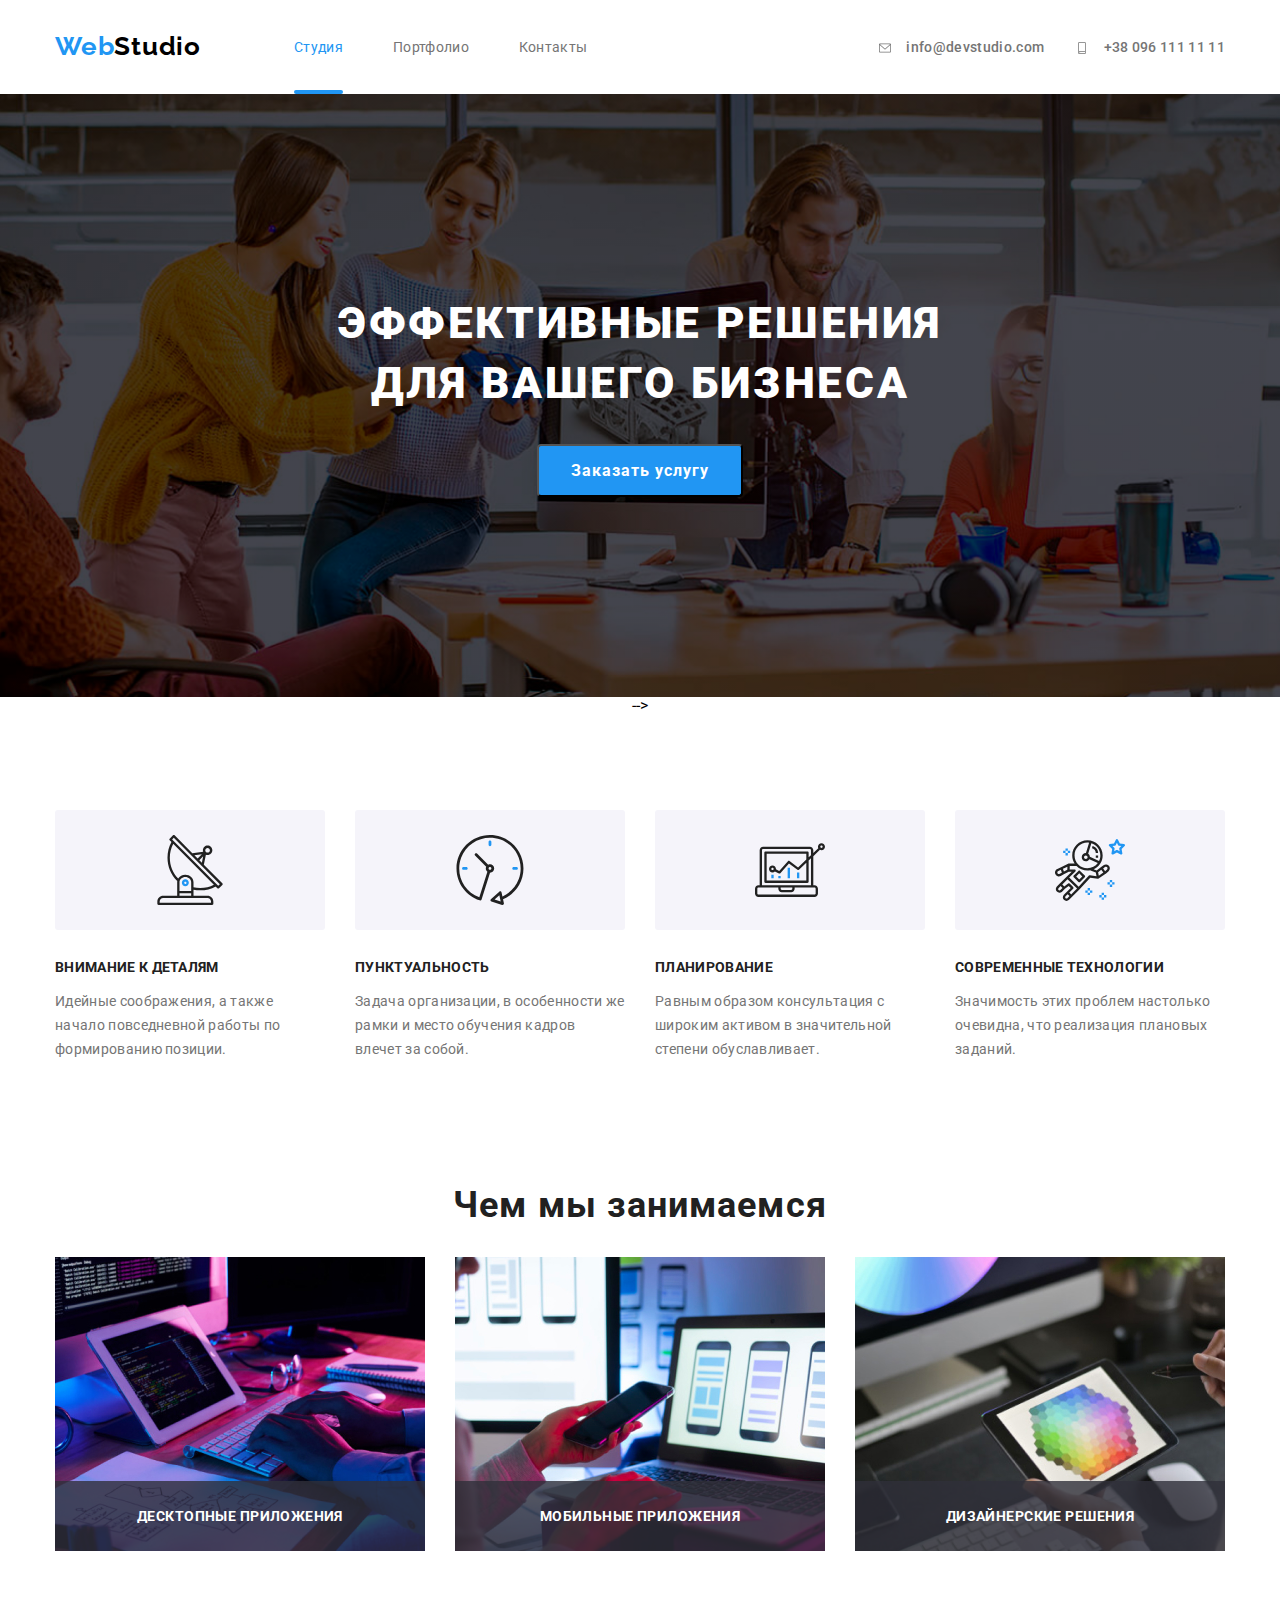
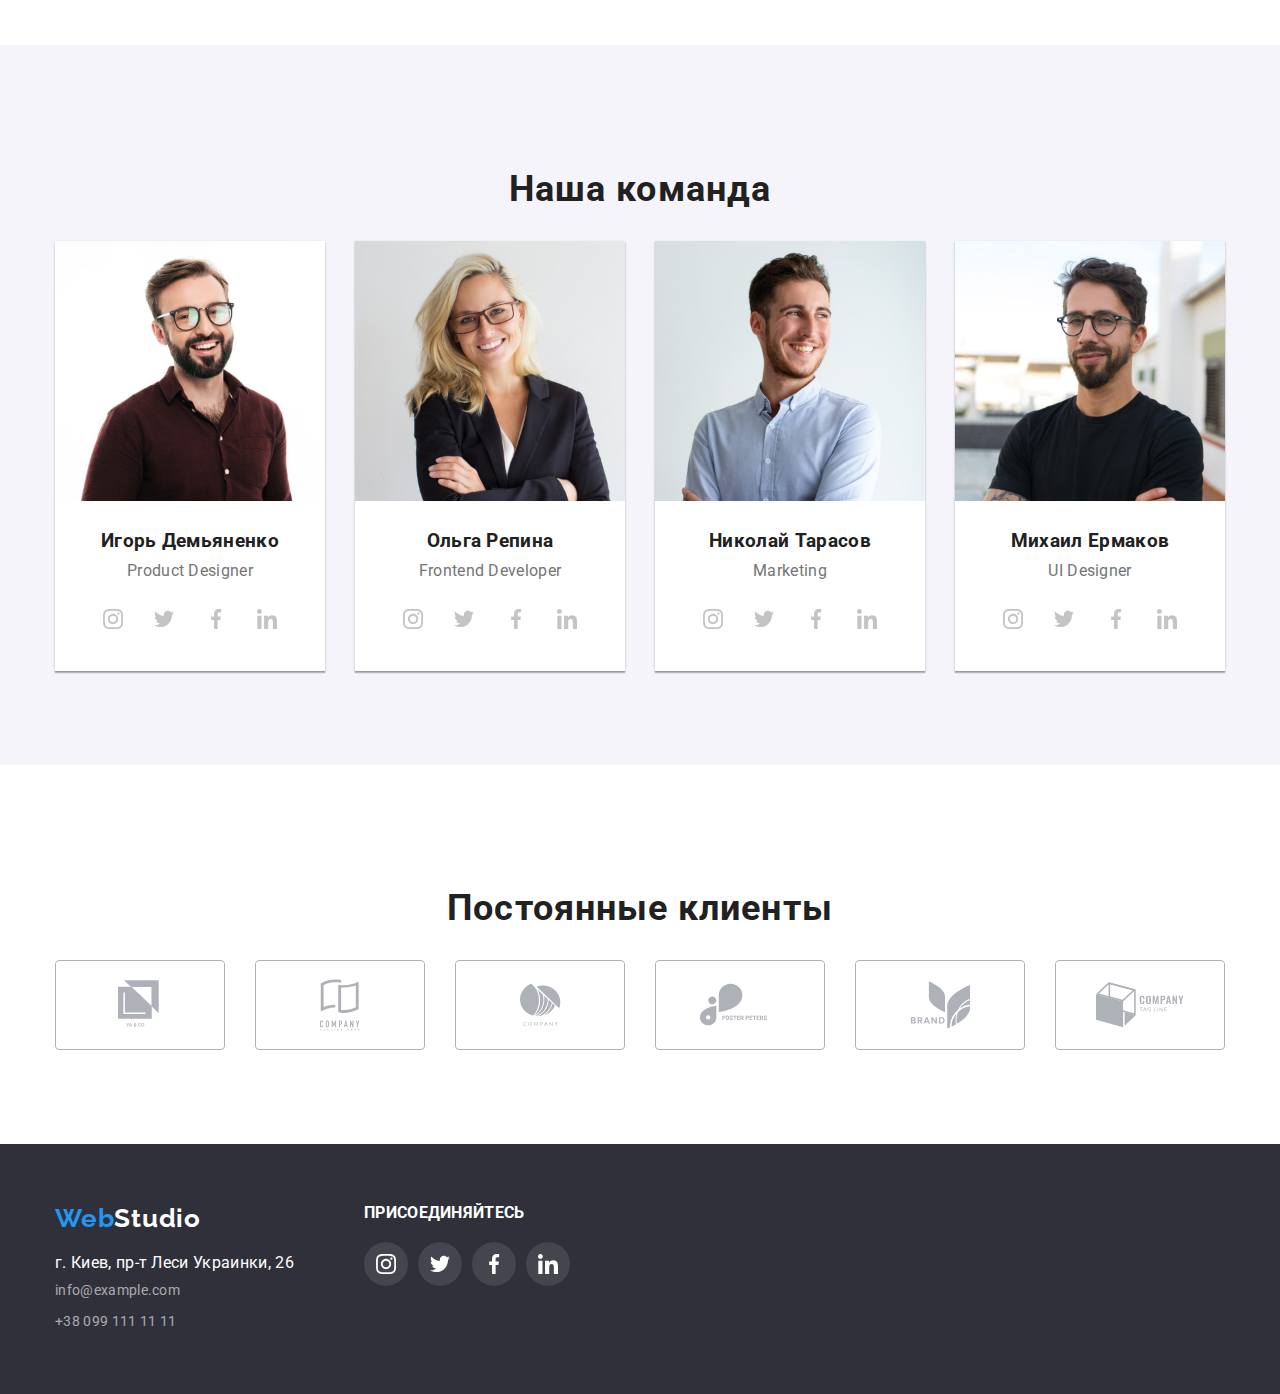
==== index.html @ c5af1349 "Добавляет файлы из дз 5" ====
<!DOCTYPE html>
<html lang="ru">
<head>
    <meta charset="UTF-8">
    <meta name="viewport" content="width=device-width, initial-scale=1.0">
    <title>Главная страница</title>
    <link
    rel="stylesheet"
    href="https://cdnjs.cloudflare.com/ajax/libs/modern-normalize/0.7.0/modern-normalize.min.css"
    />    
    <link href="https://fonts.googleapis.com/css2?family=Raleway:wght@700&family=Roboto:wght@400;500;700;900&display=swap" rel="stylesheet">
    <link rel="stylesheet" href="./css/common.css">
    <link rel="stylesheet" href="./css/style.css">
</head>
<body class="page-body">
    <!-- Шапка сайта -->
    <header class="">
        <div class="page-header container">
            <nav class="main-nav">
                <a href="" id="head" lang="en" class="logo">Web<span class="studio-bl">Studio</span></a>
                <ul class="site-nav">
                    <li class="list"><a href="" class="link current">Студия</a></li>
                    <li class="list"><a href="./portfolio.html" class="link">Портфолио</a></li>
                    <li class="list"><a href="./test.html" class="link">Контакты</a></li>
                </ul>
            </nav>
            <ul class="cont-nav">
                <li class="cont-list">
                    <a href="mailto:info@devstudio.com" class="header-contacts">
                        
                        <svg class="cont-icon">
                        <use href="./images/symbol-defs.svg#icon-envelope"></use>
                        </svg>
                        info@devstudio.com
                    </a>
                    
                </li>
                <li class="cont-list">
                    <a href="tel:+380961111111" class="header-contacts">
                        <svg class="cont-icon">
                        <use href="./images/symbol-defs.svg#icon-smartphone"></use>
                        </svg>
                        +38 096 111 11 11
                    </a>
                </li>
            </ul> 
        </div> 
    </header>
    <!-- Основной уникальный контент -->
    
        <main>
            <!-- Герой -->
        <section class="hero">
            <div class="hero-container">
                <h1 class="hero-title">Эффективные решения <br> для вашего бизнеса</h1>
                <div class="btn">
                    <button type="button" class="hero-button" href="" data-modal-open>Заказать услугу</button>
                </div>
            </div>
            
            <!-- <div class="backdrop is-hidden" data-modal>
                <div class="modal">
                    <button type="button" data-modal-close>
                        <!-- <img src="./images/close-black1.png" alt="кнопка закрытия окна" > -->
                        <!-- <svg class="close-btn">
                            <use href="./images/symbol-defs.svg#close-black"></use>
                        </svg> 
                    </button>
                </div >   
            </div> --> -->
        </section>
        <!-- Преимущества -->
        <section class="advantage-section">
            <div class="container">    
                <h2 class="advantages hidden">Наши преимущества</h2>
                <ul class="advantage-list">
                    <li class="list icon-antena">
                        <div class="advantage-icon">
                            <svg class="advantage-item">
                                <use href="./images/symbol-defs.svg#icon-icon1"></use>
                            </svg>
                        </div>
                        <h3 class="title">Внимание к деталям</h3>
                        <p class="text">Идейные соображения, а также начало повседневной работы по формированию позиции.</p>
                    </li>
                    <li class="list icon-time">
                        <div class="advantage-icon">
                            <svg class="advantage-item">
                                <use href="./images/symbol-defs.svg#icon-icon2"></use>
                            </svg>
                        </div>
                        <h3 class="title">Пунктуальность</h3>
                        <p class="text">Задача организации, в особенности же рамки и место обучения кадров влечет за собой.</p>
                    </li>
                    <li class="list icon-pc">
                        <div class="advantage-icon">
                            <svg class="advantage-item">
                                <use href="./images/symbol-defs.svg#icon-icon3"></use>
                            </svg>
                        </div>
                        <h3 class="title">Планирование</h3>
                        <p class="text">Равным образом консультация с широким активом в значительной степени обуславливает.</p>
                    </li>
                    <li class="list icon-spaceman">
                        <div class="advantage-icon">
                            <svg class="advantage-item">
                                <use href="./images/symbol-defs.svg#icon-icon4"></use>
                            </svg>
                        </div>
                        <h3 class="title">Современные технологии</h3>
                        <p class="text">Значимость этих проблем настолько очевидна, что реализация плановых заданий.</p>
                    </li>
                </ul>
            </div>
        </section>
        <!-- Чем мы занимаемся -->
        <section class="section">
            <div class="container">
                <h2 class="section-title">Чем мы занимаемся</h2>
                <ul class="working">
                    <li class="list">
                        <img class="working-img" src="./images/чем_мы_занимаемся_1.jpg" alt="написание кода на клавиатуре" width="370" />
                        <div class="working-text">
                            <p>Десктопные приложения</p>
                        </div>
                    </li>
                    <li class="list">
                        <img class="working-img" src="./images/чем_мы_занимаемся_2.jpg" alt="человек смотрит в мобильный телефон сидя перед компьютером" width="370" />
                        <div class="working-text">
                            <p>Мобильные приложения</p>
                        </div>
                    </li>
                    <li class="list">
                        <img class="working-img" src="./images/чем_мы_занимаемся_3.jpg" alt="планшет в руке человека на дисплее палитра цветов" width="370" />
                        <div class="working-text">
                            <p>Дизайнерские решения</p>
                        </div>
                    </li>
                </ul>
            </div>
        </section>
        <!-- Наша команда -->
        <section class="section team">
            <div class="container">
                <h2 class="section-title">Наша команда</h2>
                <ul class="ul">
                    <li class="list">
                        <img src="./images/human_1.jpg" alt="фото Игоря" width="270" />
                        <div class="team-item">
                            <h3 class="team-member">Игорь Демьяненко</h3>
                            <p class="position">Product Designer</p>
                            <ul class="networks">
                                <li>
                                    <a href="" class="network-link">
                                    <svg class="icon">
                                        <use href="./images/symbol-defs.svg#icon-instagram"></use>
                                    </svg>
                                    </a>
                                </li>
                                <!-- <a href=""><img src="./images/instagram.svg" alt=""></a> -->
                                <li>
                                    <a href="" class="network-link">
                                    <svg class="icon">
                                        <use href="./images/symbol-defs.svg#icon-twitter"></use>
                                    </svg>
                                    </a>
                                </li>
                                <li>
                                    <a href="" class="network-link">
                                    <svg class="icon">
                                        <use href="./images/symbol-defs.svg#icon-facebook"></use>
                                    </svg>
                                    </a>
                                </li>
                                <li>
                                    <a href="" class="network-link">
                                    <svg class="icon">
                                        <use href="./images/symbol-defs.svg#icon-linkedin"></use>
                                    </svg>
                                    </a>
                                </li>
                            </ul>
                        </div>
                    </li>
                    <li class="list">
                        <img src="./images/human_2.jpg" alt="фото Ольги" width="270" />
                        <div class="team-item">
                            <h3 class="team-member">Ольга Репина</h3>
                            <p class="position">Frontend Developer</p>
                        
                            <ul class="networks">
                            <li>
                                <a href="" class="network-link">
                                <svg class="icon">
                                    <use href="./images/symbol-defs.svg#icon-instagram"></use>
                                </svg>
                                </a>
                            </li>
                            <!-- <a href=""><img src="./images/instagram.svg" alt=""></a> -->
                            <li>
                                <a href="" class="network-link">
                                <svg class="icon">
                                    <use href="./images/symbol-defs.svg#icon-twitter"></use>
                                </svg>
                                </a>
                            </li>
                            <li>
                                <a href="" class="network-link">
                                <svg class="icon">
                                    <use href="./images/symbol-defs.svg#icon-facebook"></use>
                                </svg>
                                </a>
                            </li>
                            <li>
                                <a href="" class="network-link">
                                <svg class="icon">
                                    <use href="./images/symbol-defs.svg#icon-linkedin"></use>
                                </svg>
                                </a>
                            </li>
                            </ul>
                        </div> 
                    </li>
                    <li class="list">
                        <img src="./images/human_3.jpg" alt="фото Николая" width="270" />
                        <div class="team-item">
                            <h3 class="team-member">Николай Тарасов</h3>
                            <p  class="position">Marketing</p>
                            <ul class="networks">
                                <li>
                                    <a href="" class="network-link">
                                    <svg class="icon">
                                        <use href="./images/symbol-defs.svg#icon-instagram"></use>
                                    </svg>
                                    </a>
                                </li>
                                <!-- <a href=""><img src="./images/instagram.svg" alt=""></a> -->
                                <li>
                                    <a href="" class="network-link">
                                    <svg class="icon">
                                        <use href="./images/symbol-defs.svg#icon-twitter"></use>
                                    </svg>
                                    </a>
                                </li>
                                <li>
                                    <a href="" class="network-link">
                                    <svg class="icon">
                                        <use href="./images/symbol-defs.svg#icon-facebook"></use>
                                    </svg>
                                    </a>
                                </li>
                                <li>
                                    <a href="" class="network-link">
                                    <svg class="icon">
                                        <use href="./images/symbol-defs.svg#icon-linkedin"></use>
                                    </svg>
                                    </a>
                                </li>
                            </ul>
                        </div>
                    </li>
                    <li class="list">
                        <img src="./images/human_4.jpg" alt="фото Михаила" width="270" />
                        <div class="team-item">
                            <h3 class="team-member">Михаил Ермаков</h3>
                            <p  class="position">UI Designer</p>
                            <ul class="networks">
                                <li>
                                    <a href="" class="network-link">
                                    <svg class="icon">
                                        <use href="./images/symbol-defs.svg#icon-instagram"></use>
                                    </svg>
                                    </a>
                                </li>
                                <!-- <a href=""><img src="./images/instagram.svg" alt=""></a> -->
                                <li>
                                    <a href="" class="network-link">
                                    <svg class="icon">
                                        <use href="./images/symbol-defs.svg#icon-twitter"></use>
                                    </svg>
                                    </a>
                                </li>
                                <li>
                                    <a href="" class="network-link">
                                    <svg class="icon">
                                        <use href="./images/symbol-defs.svg#icon-facebook"></use>
                                    </svg>
                                    </a>
                                </li>
                                <li>
                                    <a href="" class="network-link">
                                    <svg class="icon">
                                        <use href="./images/symbol-defs.svg#icon-linkedin"></use>
                                    </svg>
                                    </a>
                                </li>
                            </ul>
                        </div>
                    </li>
                </ul>
            </div>
        </section>
        <section class="section-clients">
            <div class="container">
                <h2 class="section-title">Постоянные клиенты</h2>
                <ul class="clients-list">
                    <li class="list">
                        <div class=clients-item>
                            <svg class="clients-icon" width="45">
                                <use href="./images/symbol-defs.svg#icon-client1"></use>
                            </svg>
                        </div>
                    </li>
                    <li class="list">
                        <div class=clients-item>
                            <svg class="clients-icon" width="40">
                                <use class="brand" href="./images/symbol-defs.svg#icon-client2"></use>
                            </svg>
                        </div>
                    </li>
                    <li class="list">
                        <div class=clients-item>
                            <svg class="clients-icon" width="41">
                                <use href="./images/symbol-defs.svg#icon-client3"></use>
                            </svg>
                        </div>
                    </li>
                    <li class="list">
                        <div class=clients-item>
                            <svg class="clients-icon" width="80">
                                <use href="./images/symbol-defs2.svg#icon-client4"></use>
                            </svg>
                        </div>
                    </li>
                    <li class="list">
                        <div class=clients-item>
                            <svg class="clients-icon" width="59">
                                <use href="./images/symbol-defs2.svg#icon-client5"></use>
                            </svg>
                        </div>
                    </li>
                    <li class="list">
                        <div class=clients-item>
                            <svg class="clients-icon" width="88">
                                <use href="./images/symbol-defs.svg#icon-client6"></use>
                            </svg>
                        </div>
                    </li>
                </ul>
            </div>
        </section>
        </main>
    <!-- Подвал -->
    <footer class="footer">
        <div class="footer-container">   
            <div class="footer-item">
                <a href="#head" lang="en" class="footer-logo">Web<span class="studio-wh">Studio</span></a>
                <address>
                    <p class="footer-address">г. Киев, пр-т Леси Украинки, 26</p>
                    
                        <a href="mailto:info@example.com" class="footer-contacts">info@example.com</a><br>
                    
                        <a href="tel:+380991111111" class="footer-contacts">+38 099 111 11 11</a>
                        
                </address>
            </div>
            <div class="footer-join">
               <b>ПРИСОЕДИНЯЙТЕСЬ</b>
               <ul class="footer-list">
                   <li>
                       <a href="" class="footer-link">
                        <svg class="icon-footer">
                            <use href="./images/symbol-defs.svg#icon-instagram"></use>
                        </svg>
                       </a>
                   </li>
                   <li>
                    <a href="" class="footer-link">
                        <svg class="icon-footer">
                            <use href="./images/symbol-defs.svg#icon-twitter"></use>
                        </svg>
                       </a>
                   </li>
                   <li>
                    <a href="" class="footer-link">
                        <svg class="icon-footer">
                            <use href="./images/symbol-defs.svg#icon-facebook"></use>
                        </svg>
                    </a>
                   </li>
                   <li>
                    <a href="" class="footer-link">
                        <svg class="icon-footer">
                            <use href="./images/symbol-defs.svg#icon-linkedin"></use>
                        </svg>
                    </a>
                   </li>
               </ul> 
            </div>
        </div> 
    </footer>
    <div class="backdrop is-hidden" data-modal>
        <div class="modal">
            <button class="modal-button" outline:none data-modal-close>
                <svg class="cross-button">
                    <use href="./images/symbol-defs.svg#close-black"></use>
                </svg>
            </button>
        </div>
    </div>
    <script src="./js/modal.js"></script>
</body>
</html>
---- css/common.css ----
:root { 
    --heading-color:#212121;
    --text-color:#757575;
    --accent-color:#2196F3;
    --primary-bg-color: #fff;
    --secondary-bg-color: #F5F4FA;
    --black-color: #000000;
    --footer-color: #2F303A;
    --border-color: #EEEEEE;
    --icon-color: #C4C4C4;
    --network-color: #AFB1B8;
    --transition: 250ms cubic-bezier(0.4, 0, 0.2, 1);
    --overlay-color: rgba(33, 150, 243, 0.9);
    --link-color: #212121;
}

.page-header {
    display: flex;
    color: var(--black-color: #000000);

    /* border-bottom-width: 3px;
    border-style: solid;
    border-color: var(--heading-color) */
}

.page-header.portfolio {
    color: var(--black-color: #000000);
    border-bottom: 2px solid var(--border-color);
}

.main-nav { display: flex;
    align-items: center;
    padding: 0;
    
}

.site-nav {
    display: flex;
    background: var(--primary-bg-color);
    margin: 0;
    margin-left: 93px;
    padding: 0;
}
.site-nav li { margin-right: 50px;}

.site-nav .list {
    position: relative;
}
.site-nav .list:last-child {
    margin: 0px;
}

.site-nav .link {
    padding-top: 32px;
    padding-bottom: 32px;
    color: var (var(--heading-color))
    font-weight: 500;
    font-size: 14px;
    text-decoration: none;
    transition: color var(--transition);
}

.cont-nav {
    display: flex;
    align-items: center;
    padding: 0;
    margin: 0;
    margin-left: auto;
    list-style: none;
}
.cont-nav .list + .list {
    margin-left: 50px;
}

.cont-list:last-child {
    margin-left: 30px;
}

.cont-item {
    margin-right: 10px;
}

.cont-icon {
    width: 16px;
    height: 12px;
    fill: currentColor;
    vertical-align: middle;
    margin-right: 10px;
}

/* .cont-nav .list::before {
    content: "";
    width: 16px;
    height: 12px; */
    /* display: inline-block; */
    /* background-size: auto auto;
    background-repeat: no-repeat; */
    /* background-position: right 100px bottom 25px; */
}

/* .cont-nav .list:nth-child(1) {
    background-image: url(../images/envelope.svg);
    background-repeat: no-repeat;
    background-position: 0% 50%;
}

.cont-nav .list:nth-child(2) {
    background-image: url(../images/smartphone.svg);
    background-repeat: no-repeat;
    background-position: 0% 50%;
    padding-left: 20px;
} */

.links {
    text-decoration: none;
}
/* .span { color: var(--black-color);} */

.site-nav .link:hover,
.site-nav .link:focus,
.site-nav .link.current,
.portfolio-item:hover,
.portfolio-item:focus,
.header-contacts:hover,
.header-contacts:focus 
{
    color: var(--accent-color)
}

.link.current::after {
    position: absolute;
    left: 0;
    bottom: -5.5px;
    content: "";
    display: block;
    width: 100%;
    height: 4px;
    background-color: var(--accent-color);
    border-radius: 2px;
}

.header-contacts:hover .cont-icon
{ fill: currentColor;}

.site-nav .list {
    display: block;
    padding-top: 32px;
    padding-bottom: 32px; 
}
/* .contacts { 
    display: block;
    padding-top: 32px;
    padding-bottom: 32px;
    color: var(--text-color);
    font-weight: 500;
    font-size: 14px;
    text-decoration: none;
} */
.header-contacts {
    padding: 32px 0px;
    color: var(--text-color);
    font-weight: 500;
    font-size: 14px;
    text-decoration: none;
    transition: color var(--transition);
}
/* .header-contacts:hover,
.header-contacts:focus {
    color: var(--accent-color);
} */

.logo { 
    display: block;
    padding-top: 32px;
    padding-bottom: 32px;
    color: var(--accent-color); 
    text-decoration: none;
    font-family: Raleway, sans-serif;
    letter-spacing: 0.03em;
    font-weight: 700;
    font-size: 26px;
}

.studio-bl { color: var(--black-color) ;}
.studio-wh { color: var(--primary-bg-color);}

/* Footer */
.footer { 
    background: var(--footer-color);
    padding-top: 60px;
    padding-bottom: 60px;
    max-width: 1600px;
    margin-right: auto;
    margin-left: auto;
    }

.footer-container {
    display: flex;
    margin-left: auto;
    margin-right: auto;
    width: 1200px;
    padding-right: 15px;
    padding-left: 15px;
}

.footer-item {
    margin-right: 70px;
}
.footer-address { 
    color: var(--primary-bg-color);
    font-style: normal;
    margin-bottom: 9px;
}

.footer-join { 
    color: var(--primary-bg-color);
    width: 206px;
}
.footer-link {
    display: flex;
    justify-content: center;
    align-items: center;
    background: rgba(255, 255, 255, 0.1);
    width: 44px;
    height: 44px;
    border-radius: 50%;
    transition: background-color var(--transition);
    }

.footer-link:not(:last-child) {
    margin-right: 10px;
}

.footer-link:hover {
    background-color: var(--accent-color);
}

.icon-footer {
    fill: var(--primary-bg-color);
    width: 20px;
    height: 20px;
    vertical-align: middle;
}
.footer-contacts {
    display: inline-block;
    width: 231px;
    height: 21px;
    font-style: normal;
    font-weight: normal;
    font-size: 14px;
    text-decoration: none;
    color: rgba(255, 255, 255, 0.6);
    margin-bottom: 9px;
    transition: color var(--transition);
    
}



.footer-list {
    list-style: none;
    display: flex;
    justify-content: space-between;
    margin: 0;
    margin-top: 20px;
    padding: 0;
}

/* .par {
    margin-bottom: 9px;
} */
.footer-contacts:last-child {
    margin: 0;
}

.footer-contacts:hover,
.footer-contacts:focus {
    color: var(--accent-color);
}
.footer-logo { 
    display: block;
    margin-bottom: 20px;
    color: var(--accent-color); 
    text-decoration: none;
    font-family: Raleway, sans-serif;
    letter-spacing: 0.03em;
    font-weight: 700;
    font-size: 26px;
}
---- css/style.css ----
.html {
    
}
*.
*::before,
*::after {
}
.page-body {
    font-family: -apple-system, Roboto, sans-serif;
    letter-spacing: 0.02em;
    background-color: var(--primary-bg-color);
    margin: 0;
}

a {text-decoration: none;}
p { margin: 0;}
img { display: block;}
.list 
{ list-style: none;
color: var(--text-color)
 }
 
 

/* Hero */
.hero {
    text-align: center;
    /* max-width: 1600px;
    margin-left: auto;
    margin-right: auto; */
}

.hero-title { 
    font-weight: 900;
    font-size: 44px;
    line-height: 1.36;
    letter-spacing: 0.06em;
    text-transform: uppercase;
    margin-right: auto;
    margin-left: auto;
    color: var(--primary-bg-color);
    margin-top: 0;
    margin-bottom: 30px;
}

.hero-container {
    background-image: 
    linear-gradient(to right, rgba(0, 0, 0, 0.5), 
    rgba(0, 0, 0, 0.5)), 
    url("../images/hero-bcg.jpg");
    background-color: var(--footer-color);
    background-repeat: no-repeat;
    background-position: center;
    background-size: cover;
    max-width: 1600px;
    margin-left: auto;
    margin-right: auto;
    padding-top: 200px;
    padding-bottom: 200px;
    /* width: 696px;
    margin-right: auto;
    margin-left: auto; */

}

.hero-button { 
    font-style: normal;
    font-weight: 700;
    font-size: 16px;
    line-height: 1.87;
    letter-spacing: 0.06em;
    text-decoration: none;
    transition: background-color var(--transition);
}

/* Modal */

.backdrop {
    position: fixed;
    top: 0;
    left: 50%;
    transform: translate(-50%);
    width: 100%;
    height: 100%;
    background: rgba(0, 0, 0, 0.2);
}

.modal {
    position: absolute;
    min-width: 528px;
    min-height: 581px;
    background: var(--primary-bg-color);
    top: 50%;
    left: 50%;
    transform: translate(-50%, -50%);
    padding: 15px;
    box-shadow: 0px 1px 3px rgba(0, 0, 0, 0.12), 0px 1px 1px rgba(0, 0, 0, 0.14), 0px 2px 1px rgba(0, 0, 0, 0.2);
    border-radius: 4px;
}

.modal-button {
    position: absolute;
    top: 8px;
    right: 8px;
    padding: 0;
    width: 30px;
    height: 30px;
    outline: none;
    background-color: var(--primary-bg-color);
    border: 1px solid rgba(0, 0, 0, 0.1);
    border-radius: 50%;
}

.cross-button {
    position: absolute;
    width: 18px;
    height: 18px;
    top: 50%;
    left: 50%;
    transform: translate(-50%, -50%);
}
.backdrop.is-hidden {
    opacity: 0;
    pointer-events: none;
}

/* .modal {
    position: absolute;
    height: 581px;
    width: 528px;
    background-color: var(--primary-bg-color);
    top: 50%;
    left: 50%;
    transform: translate(-50%, -50%);
    box-shadow: 0px 1px 3px rgba(0, 0, 0, 0.12), 0px 1px 1px rgba(0, 0, 0, 0.14), 0px 2px 1px rgba(0, 0, 0, 0.2);
    border-radius: 4px; 
} */

/* Section */
.section {
    padding: 94px 0px;
    /* padding-right: 10px;
    padding-left: auto; */
}

.advantage-section {
    padding-top: 94px;
    /* padding-right: 10px;
    padding-left: auto; */
    }       
.section:first-child { padding-bottom: 0;}
.title {
    margin: 0 0 10;
}

.text { margin: 0;}

.section-title { 
    color: var(--heading-color);
    font-weight: 700;
    font-size: 36px;
    line-height: 1.16;
    text-align: center;
    letter-spacing: 0.03em;
    margin: 0 0 50;    
}
.team { 
    background: var(--secondary-bg-color);
    padding-bottom: 94px;
    margin-right: auto;
    margin-left: auto;
}

.hidden {
    position: absolute;
    width: 1px;
    height: 1px;
    margin: -1px;
    border: 0;
    padding: 0;
    clip: rect(0 0 0 0);
    overflow: hidden;
}

.list {
    padding: 0;
    margin: 0;
}
/* Advantages */
.advantage-list { 
    display: flex;
    justify-content: space-around;
    margin: 0;
    padding: 0;}
.advantage-list .title { 
    color: var(--heading-color);
    font-weight: 700;
    font-size: 14px;
    line-height: 1.14;
    text-transform: uppercase; 
    }
.advantage-list .text { 
    color: var(--text-color);
    font-size: 14px;
    line-height: 1.71;
}

.advantage-list .list {
    width: 270px;
    margin-left: 30px;
}
.advantage-list .list:first-child {
    margin-left: 0px;
}

.advantage-icon {
    display: flex;
    justify-content: center;
    width: 270px;
    height: 120px;
    background-color: var(--secondary-bg-color);
    margin-bottom: 30px;
    border-radius: 3px;
}

.advantage-item {
    width: 70px;
}
/* .advantage-list .list::before {
    content: "";
    display: block;
    height: 120px;
    background-color: var(--icon-color);
    border-radius: 4px;
    margin-bottom: 30px;
    background-size: auto auto;
    background-repeat: no-repeat;
    background-position: right 100px bottom 25px;
}

.icon-antena::before {
    background-image: url(../images/icon1.svg);
}
.icon-time::before {
    background-image: url(../images/icon2.svg);
}
.icon-pc::before {
    background-image: url(../images/icon3.svg);
}
.icon-spaceman::before {
    background-image: url(../images/icon4.svg);
} */

/* .list:nth-child(1)::before {
    background-image: url(../images/icon1.png);
}
.list:nth-child(2)::before {
   background-image: url(../images/icon2.png);
}
.list:nth-child(3)::before {
   background-image: url(../images/icon3.png);
}
.list:nth-child(4)::before {
   background-image: url(../images/icon4.png);
} */


/* Buttons */ 
.hero-button {
    display: inline-block;
    margin-left: auto;
    margin-right: auto;
    padding: 10px 32px;
    color: var(--primary-bg-color);
    background: var(--accent-color);
    box-shadow: 0px 4px 4px rgba(0, 0, 0, 0.15);
border-radius: 4px;
}
/* .hero-button:hover,
.hero-button:focus {
    background-color: var(--primary-bg-color)
    color: var(--accent-color)
} */

/* Чем мы занимаемся */

.working {
    display: flex;
    padding: 0;
    /* padding-bottom: 94px; */
    margin: 0;
}

.working .list {
    width: 370px;
    position: relative;
}
.working .list:not(:last-child) {
    margin-right: 30px;
}

.working-text {
    position: absolute;
    bottom: 0;
    display: flex;
    justify-content: center;
    align-items: center;
    width: 370px;
    height: 70px;
    background-color: rgba(47, 48, 58, 0.8);
    font-style: normal;
    font-weight: bold;
    font-size: 14px;
    line-height: 16px;
    text-align: center;
    letter-spacing: 0.03em;
    text-transform: uppercase;

    color: var(--primary-bg-color);
}



/* Наша команда */
.ul {
    display: flex;
    padding: 0;
    margin: 0;
}

.ul .list:not(:last-child) {
    margin-right: 30px;
}
.ul .list {
    width: 270px;
    background-color: var(--primary-bg-color);
    text-align: center;
    box-shadow: 0px 1px 3px rgba(0, 0, 0, 0.12), 0px 1px 1px rgba(0, 0, 0, 0.14), 0px 2px 1px rgba(0, 0, 0, 0.2);
}

.team-item {

padding-top: 30px;
}

/* .list .team-item::after {
    content: "";
    display: inline-block;
    width: 206px;
    height: 44px;
    background-image: url(../images/instagram2.svg);
    background-position: center;
    background-repeat: no-repeat;
} */

/* .list .team-item::after {
    content: "";
    display: inline-block;
    height: 44px;
    width: 206px;
    background-image: url(../images/twitter.svg), url(../images/instagram.svg);
    background-size: auto auto;
    background-repeat: no-repeat;
    background-position: right 100px bottom 25px;
} */

/* .icon-antena::before {
    background-image: url(../images/icon1.svg);
}
.icon-time::before {
    background-image: url(../images/icon2.svg);
}
.icon-pc::before {
    background-image: url(../images/icon3.svg);
}
.icon-spaceman::before {
    background-image: url(../images/icon4.svg);
} */

/* .list:nth-child(1)::before {
    background-image: url(../images/icon1.png);
}
.list:nth-child(2)::before {
   background-image: url(../images/icon2.png);
}
.list:nth-child(3)::before {
   background-image: url(../images/icon3.png);
}
.list:nth-child(4)::before {
   background-image: url(../images/icon4.png);
} */

.team-member { 
    color: var(--heading-color);
    margin: 0px 0px 10px;
    /* margin-top: 30px; */
    margin-bottom: 10px;
}

.networks {
    display: flex;
    justify-content: space-around;
    list-style: none;
    width: 206px;
    margin-right: auto;
    margin-left: auto;
    margin-bottom: 30px;
    margin-top: 16px;
    padding: 0;
}
.network-link {
    display: flex;
    justify-content: center;
    align-items: center;
    width: 44px;
    height: 44px;
    border-radius: 50%;
    transition: background-color var(--transition);
    
}

.network-link:hover,
.network-link:focus {
    background-color: var(--accent-color);
    border-radius: 50%;
}

.icon {
    width: 20px;
    height: 20px;
    fill: var(--icon-color);
    transition: fill var(--transition);
    /* padding: 12px; */
}

.icon-link {
    width: 44px;
    height: 44px;
}

.network-link:hover .icon,
.network-link:focus .icon {
    fill: var(--primary-bg-color);
}



.inst {
    background-image: url(../images/instagram.svg);
    background-repeat: no-repeat;
    background-position: center;
    width: 44px;
    height: 44px;
}
.twit {
    background-image: url(../images/twitter.svg);
    background-repeat: no-repeat;
    background-position: center;
    width: 44px;
    height: 44px;
}

.fb {
    background-image: url(../images/facebook.svg);
    background-repeat: no-repeat;
    background-position: center;
    width: 44px;
    height: 44px;
}

.linkedin {
    background-image: url(../images/linkedin.svg);
    background-repeat: no-repeat;
    background-position: center;
    width: 44px;
    height: 44px;
}

/* .position {
    margin-bottom: 30px;
} */

.section-clients .container {
    padding-top: 94px;
    padding-bottom: 94px;
}

.clients-list {
    display: flex;
    padding: 0;
    margin: 0;
    justify-content: space-between;
}

.clients-item {
    display: flex;
    justify-content: center;
    width: 170px;
    height: 90px;
    border: 1px solid var(--network-color);
    box-sizing: border-box;
    border-radius: 4px;
    transition: border var(--transition);
}

.clients-icon {
    /* width: 88px; */
    fill: var(--network-color);
    transition: fill var(--transition);
}

.brand {
    margin-right: auto;
    margin-left: auto;
}

.clients-item:hover,
.clients-item:focus {
    border: 1px solid var(--accent-color)
}

.clients-item:hover .clients-icon {
    fill: var(--accent-color);
}



/* Portfolio */

/* .main-port {
    padding-top: 94px;
} */
.portfolio-link {
    display: inline-block;
    padding: 20;
    font-style: normal;
    font-weight: 500;
    font-size: 16px;
    line-height: 1.62;
    color: var(--link-color);
    text-decoration: none;
    background-color: var(--secondary-bg-color);
    
}
.portfolio-link:hover,
.portfolio-link:focus,
.portfolio-item:hover,
.portfolio-item:focus {
    color: var(--primary-bg-color);
    background-color: var(--accent-color);
}
.portfolio-item:hover,
.portfolio-item:focus {
    box-shadow: 0px 3px 1px rgba(0, 0, 0, 0.1), 0px 1px 2px rgba(0, 0, 0, 0.08), 0px 2px 2px rgba(0, 0, 0, 0.12);
}

.portfolio-list .item:not(:first-child) {
    margin-left: 8px;
}
.portfolio-item {
    border-color: transparent;
    border-radius: 4px;
    background-color: var(--secondary-bg-color);
    padding: 6px 22px;
    transition: color var(--transition),
    background-color var(--transition);
}

.portfolio-list { 
    display: flex;
    justify-content: center;
    list-style: none;
    margin: 0px 0px 34px;
    padding: 0;
}

.works {
    display: flex;
    flex-wrap: wrap;
    padding: 0px;
    margin: 0;
    list-style: none;
}

.worklist {
    position: relative;
    /* width: 370px; */
    width: calc((100% - 30px * 2) / 3);
    margin: 15px;
    outline: 1px solid var(--border-color)
    text-decoration: none;
    box-shadow: none;
    transition: box-shadow var(--transition);
    /* margin-right: 30px; */
}

.worklist:nth-child(3n + 1) {
    margin-left: 0;
}

.worklist:nth-child(3n) {
    margin-right: 0;
}

.worklist:nth-last-child(-n+3) {
    margin-bottom: 0px;
}

.worklist:hover {
    box-shadow: 0px 1px 1px rgba(0, 0, 0, 0.12), 0px 4px 4px rgba(0, 0, 0, 0.06), 1px 4px 6px rgba(0, 0, 0, 0.16);
}

.product-img {
    position: relative;
    overflow: hidden;
}

.product-overlay {
    position: absolute;
    top: 0;

    width: 100%;
    height: 100%;
    background: var(--overlay-color);
    transform: translateY(100%);
    transition: transform var(--transition);
}

.worklist:hover .product-overlay {
    transform: translateY(0%);
}

.product-text {
    position: absolute;
    top: 63px;
    left: 24px;
    right: 24px;
    font-size: 18px;
    line-height: 28px;
    /* or 156% */

    letter-spacing: 0.03em;

    color: var(--primary-bg-color)
}

.work-item {
padding: 20px 24px;
}

.worklist-title {
    font-weight: 700;
    font-size: 18px;
    /* identical to box height, or 200% */
    letter-spacing: 0.06em;
    color: var(--heading-color);
    margin-bottom: 24px;
    margin-top: 0;
}
.worklist-text {
    font-weight: 400;
    font-size: 16px;
    letter-spacing: 0.03em;
    color: var(--text-color);
    /* margin: 4px 0px 20px 24px; */
}




/* Контейнеры */

.container {
    margin-left: auto;
    margin-right: auto;
    width: 1200px;
    padding-right: 15px;
    padding-left: 15px;
}


.port-container {
    margin-left: auto;
    margin-right: auto;
    padding-bottom: 94px;
    padding-top: 94px;
    width: 1170px;

}
.port-container:nth-last-child(-n+3) {
    margin-bottom: 0;
}
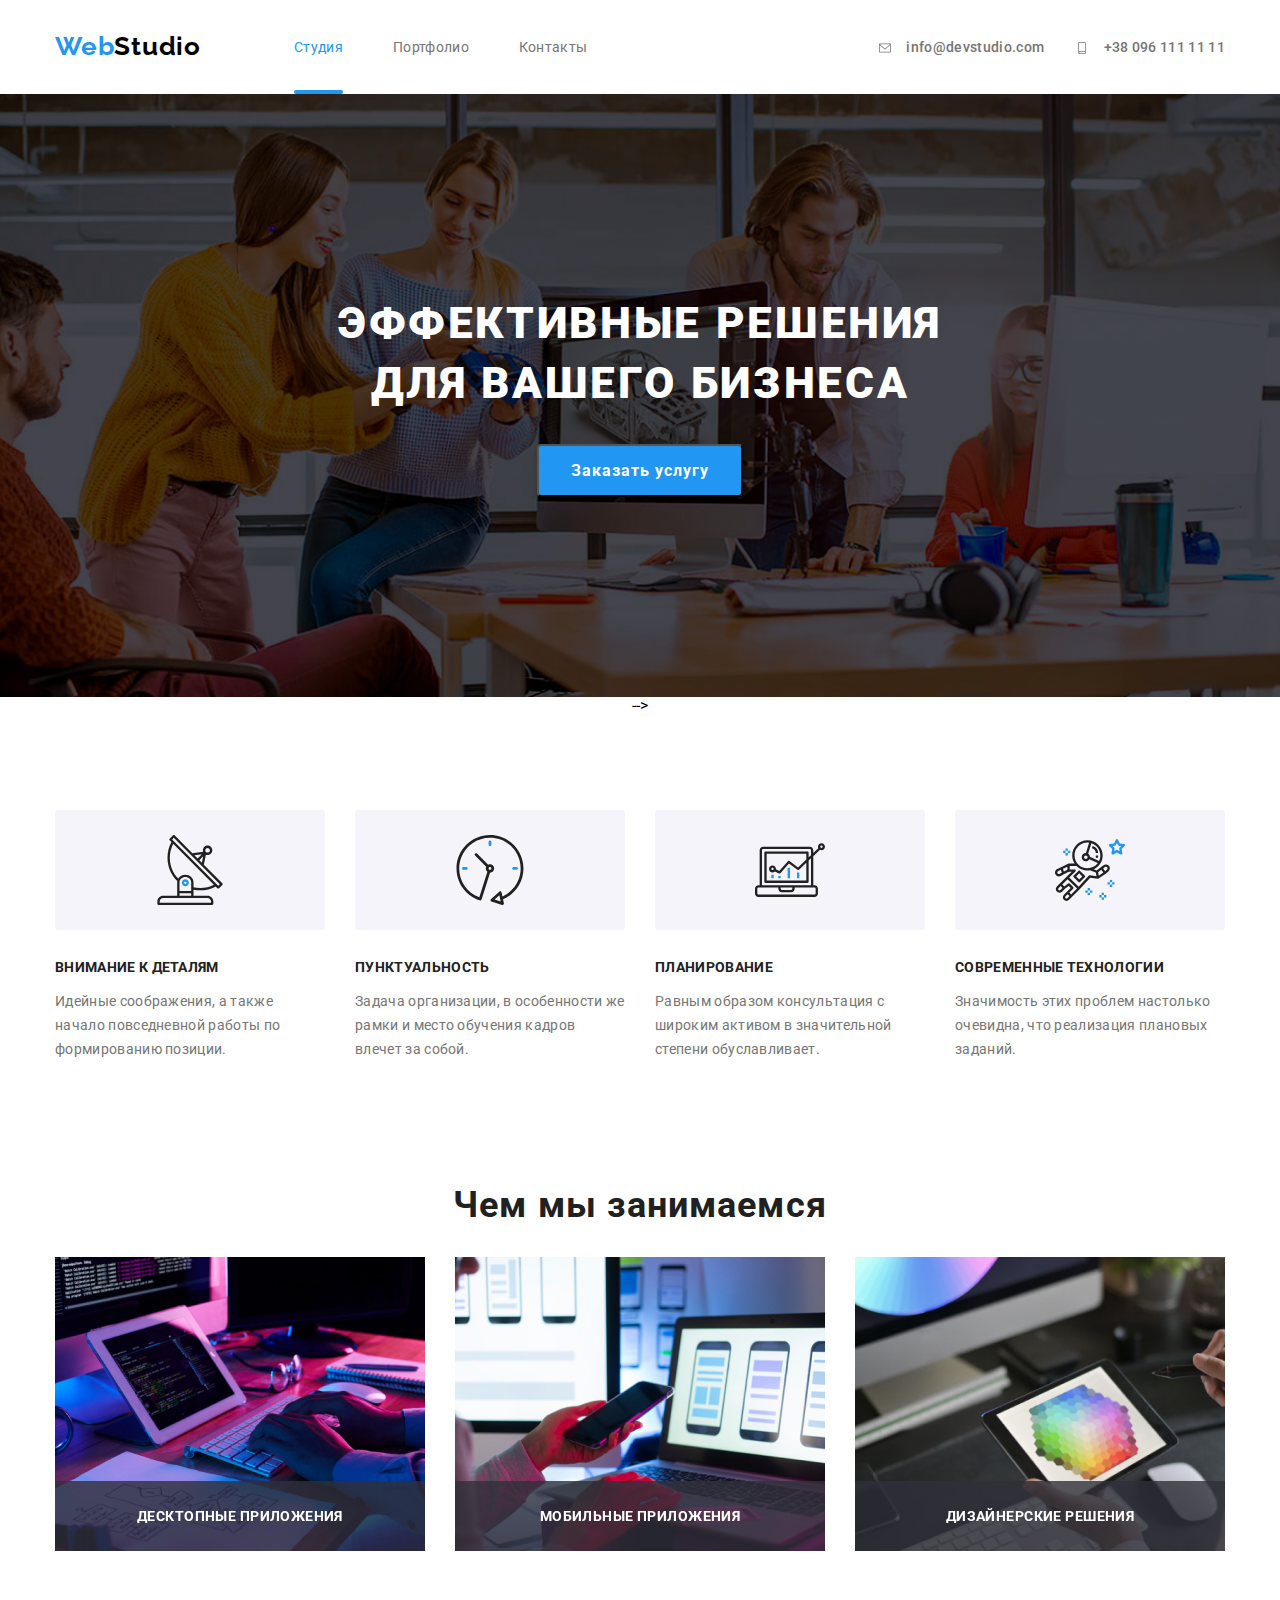
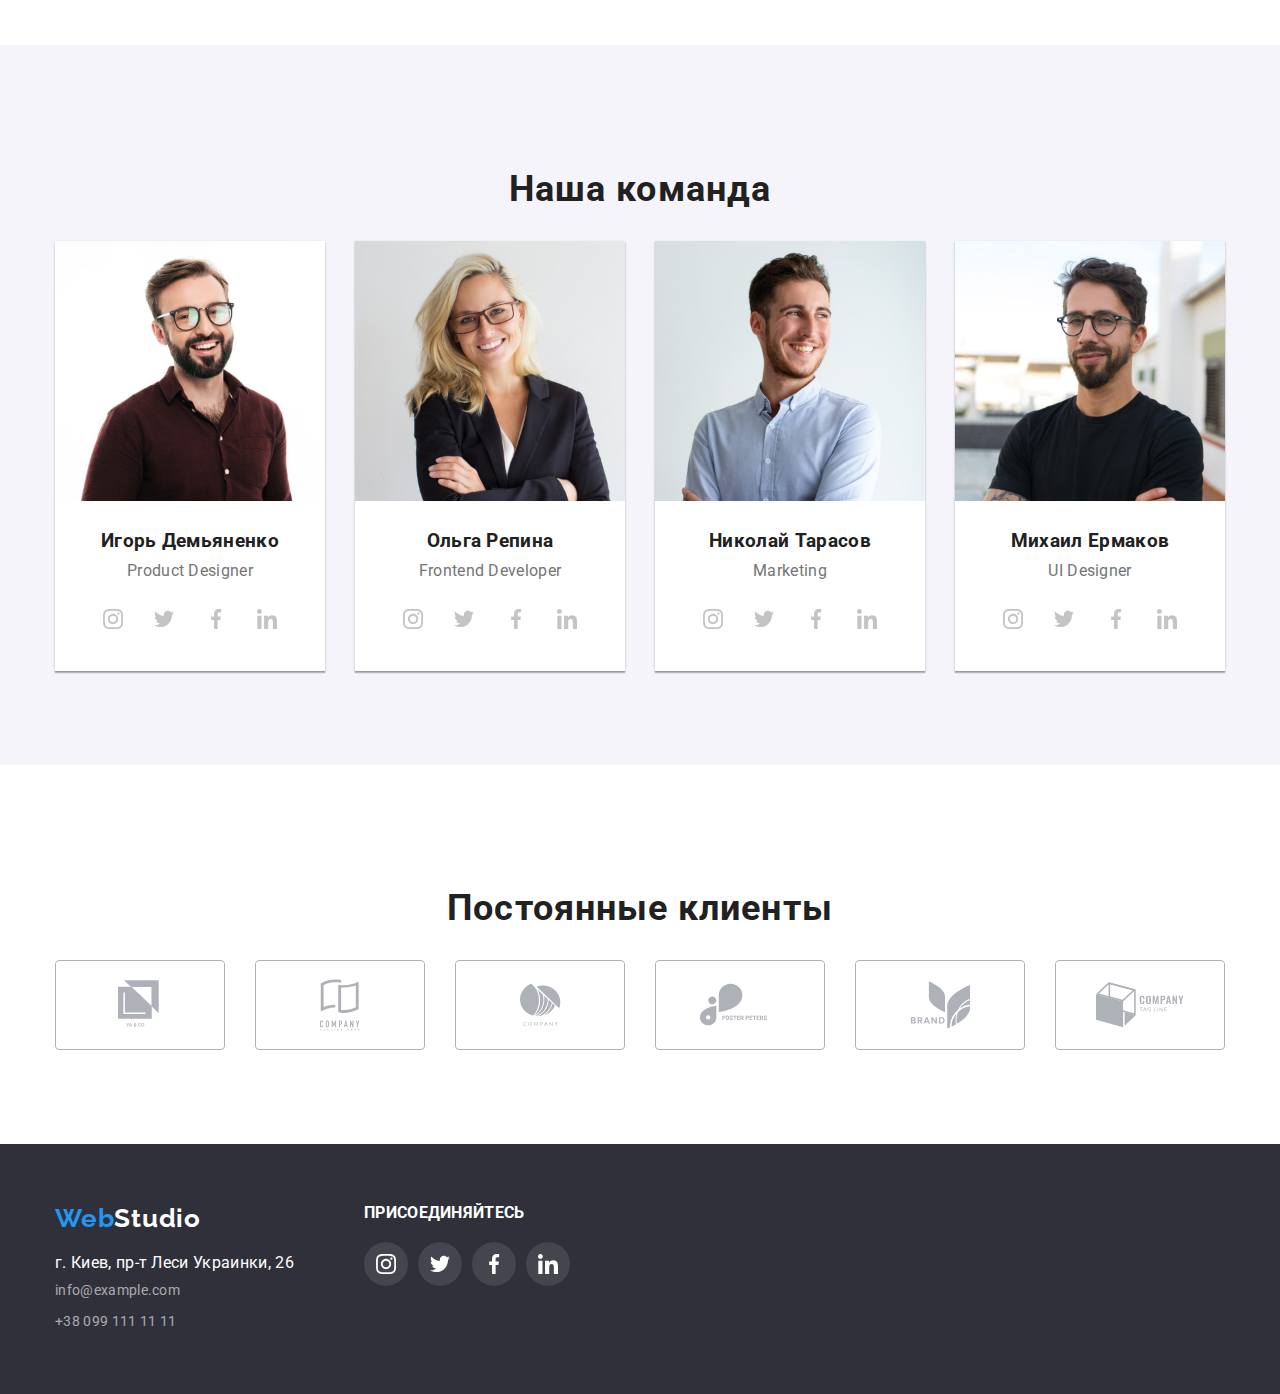
==== commit c8be48cb: "Создаёт форму в модалке" ====
--- a/index.html
+++ b/index.html
@@ -57,7 +57,47 @@
                     <button type="button" class="hero-button" href="" data-modal-open>Заказать услугу</button>
                 </div>
             </div>
-            
+            <div class="backdrop is-hidden" data-modal>
+                <div class="modal">
+                    <b class="modal-title">Оставьте свои данные, мы Вам перезвоним</b>
+                    <form class="modal-form">
+                        <div class="modal-form-field">
+                            <label for="name">Имя</label>
+                            <input type="text" name="name" id="name" autocomplete="off" required>
+                        </div>
+
+                        <div class="modal-form-field">
+                            <label for="tel">Телефон</label>
+                            <input type="tel" name="tel" id="tel" autocomplete="off" required>
+                        </div>
+
+                        <div class="modal-form-field">
+                            <label for="mail">Почта</label>
+                            <input type="email" name="mail" id="mail" autocomplete="off" required>
+                        </div>
+
+                        <div class="modal-form-field">
+                            <label for="comment">Оставте комментарий</label>
+                            <textarea class="comment" name="comment" id="comment"  rows="10" placeholder="Введите текст"></textarea>
+                        </div>
+
+                        <div class="modal-form-field">
+                           <input type="checkbox" name="accept" id="checkbox" required>
+                           <label for="checkbox">
+                               Соглашаюсь с рассылкой и принимаю <a href="">Условия договора</a>
+                           </label>
+                        </div>
+
+                        <button type="submit">Отправить</button>
+
+                    </form>
+                    <button class="modal-button" outline:none data-modal-close>
+                        <svg class="cross-button">
+                            <use href="./images/symbol-defs.svg#close-black"></use>
+                        </svg>
+                    </button>
+                </div>
+            </div>
             <!-- <div class="backdrop is-hidden" data-modal>
                 <div class="modal">
                     <button type="button" data-modal-close>
@@ -399,15 +439,7 @@
             </div>
         </div> 
     </footer>
-    <div class="backdrop is-hidden" data-modal>
-        <div class="modal">
-            <button class="modal-button" outline:none data-modal-close>
-                <svg class="cross-button">
-                    <use href="./images/symbol-defs.svg#close-black"></use>
-                </svg>
-            </button>
-        </div>
-    </div>
+    
     <script src="./js/modal.js"></script>
 </body>
 </html>
--- a/css/style.css
+++ b/css/style.css
@@ -123,6 +123,29 @@
 .backdrop.is-hidden {
     opacity: 0;
     pointer-events: none;
+}
+
+.modal-title {
+    display: inline-block;
+    width: 448px;
+    padding-top: 25px;
+    padding-bottom: 12px;
+    font-size: 20px;
+    line-height: 23px;
+    text-align: center;
+    letter-spacing: 0.03em;
+    
+}
+
+.modal-form textarea {
+    resize: none;
+}
+
+.modal-form-field {
+    display: flex;
+    align-items: center;
+    justify-content: center;
+    margin-bottom: 10px;
 }
 
 /* .modal {
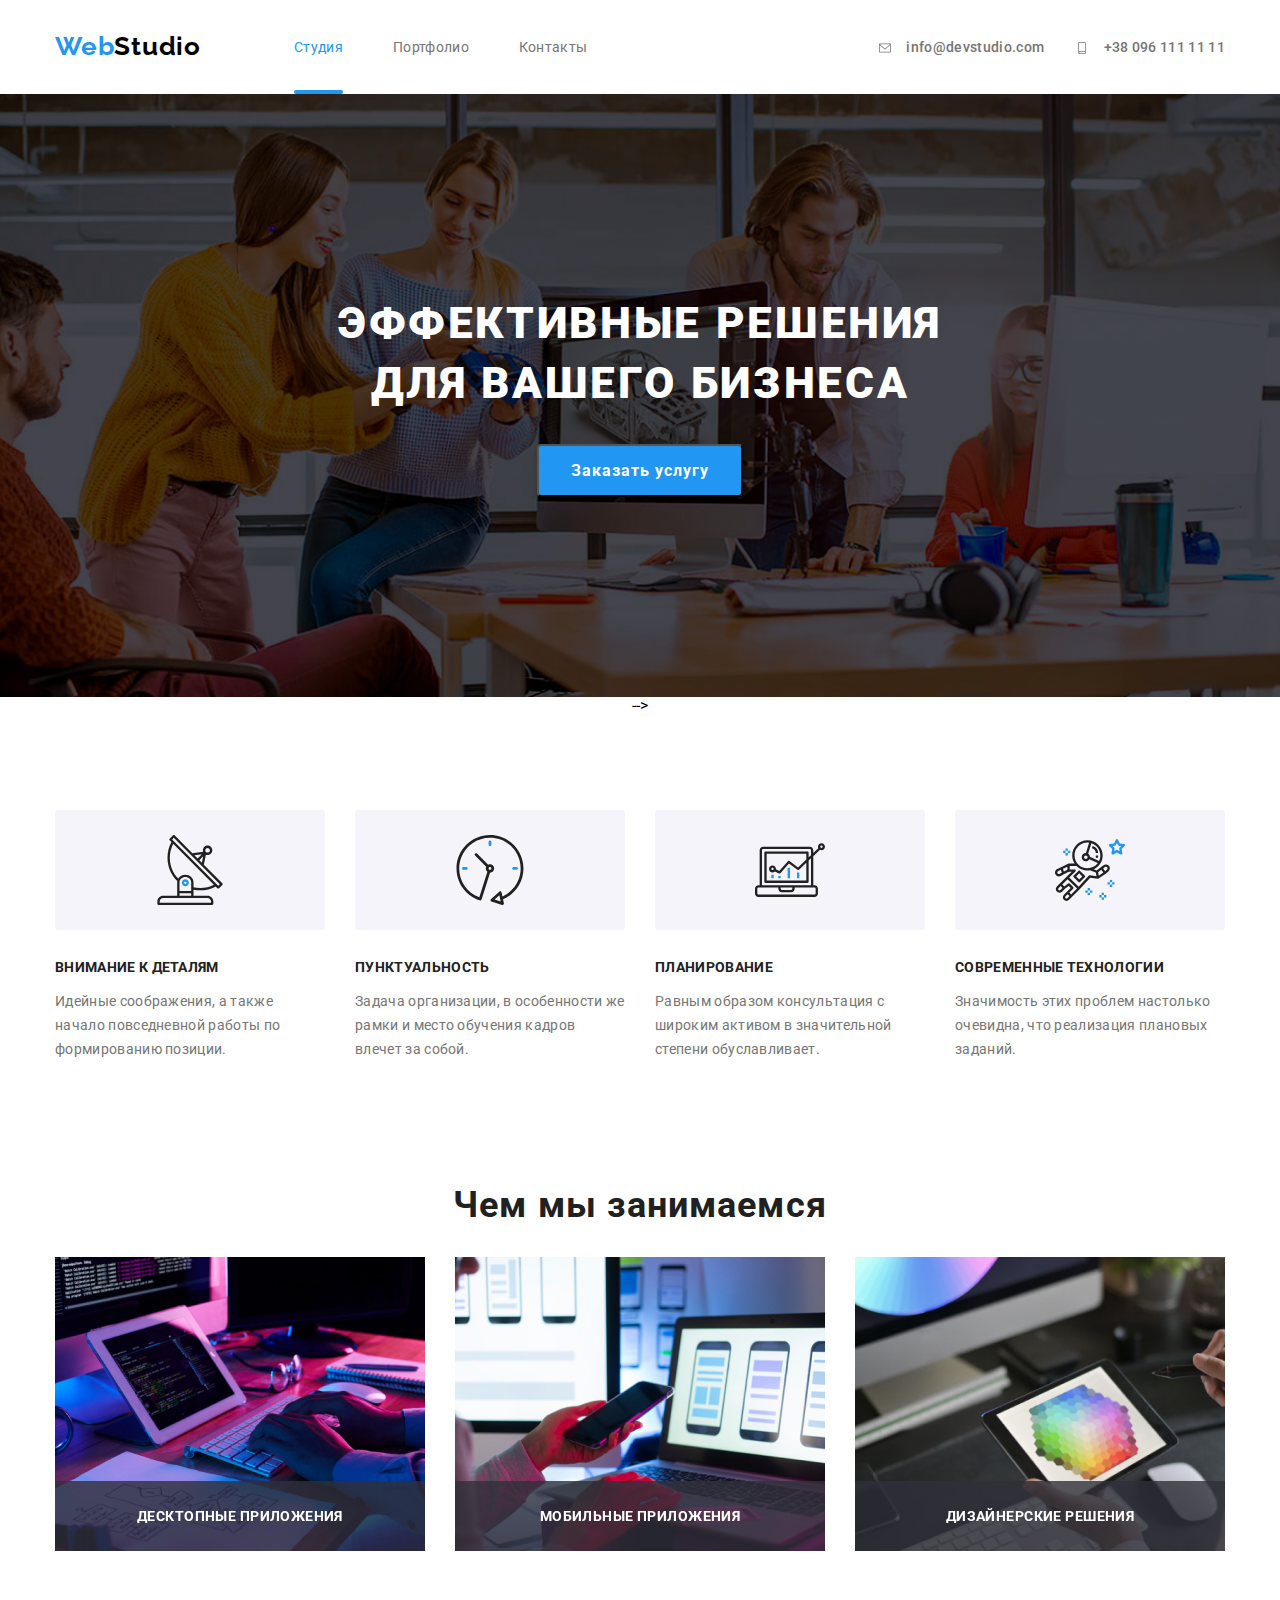
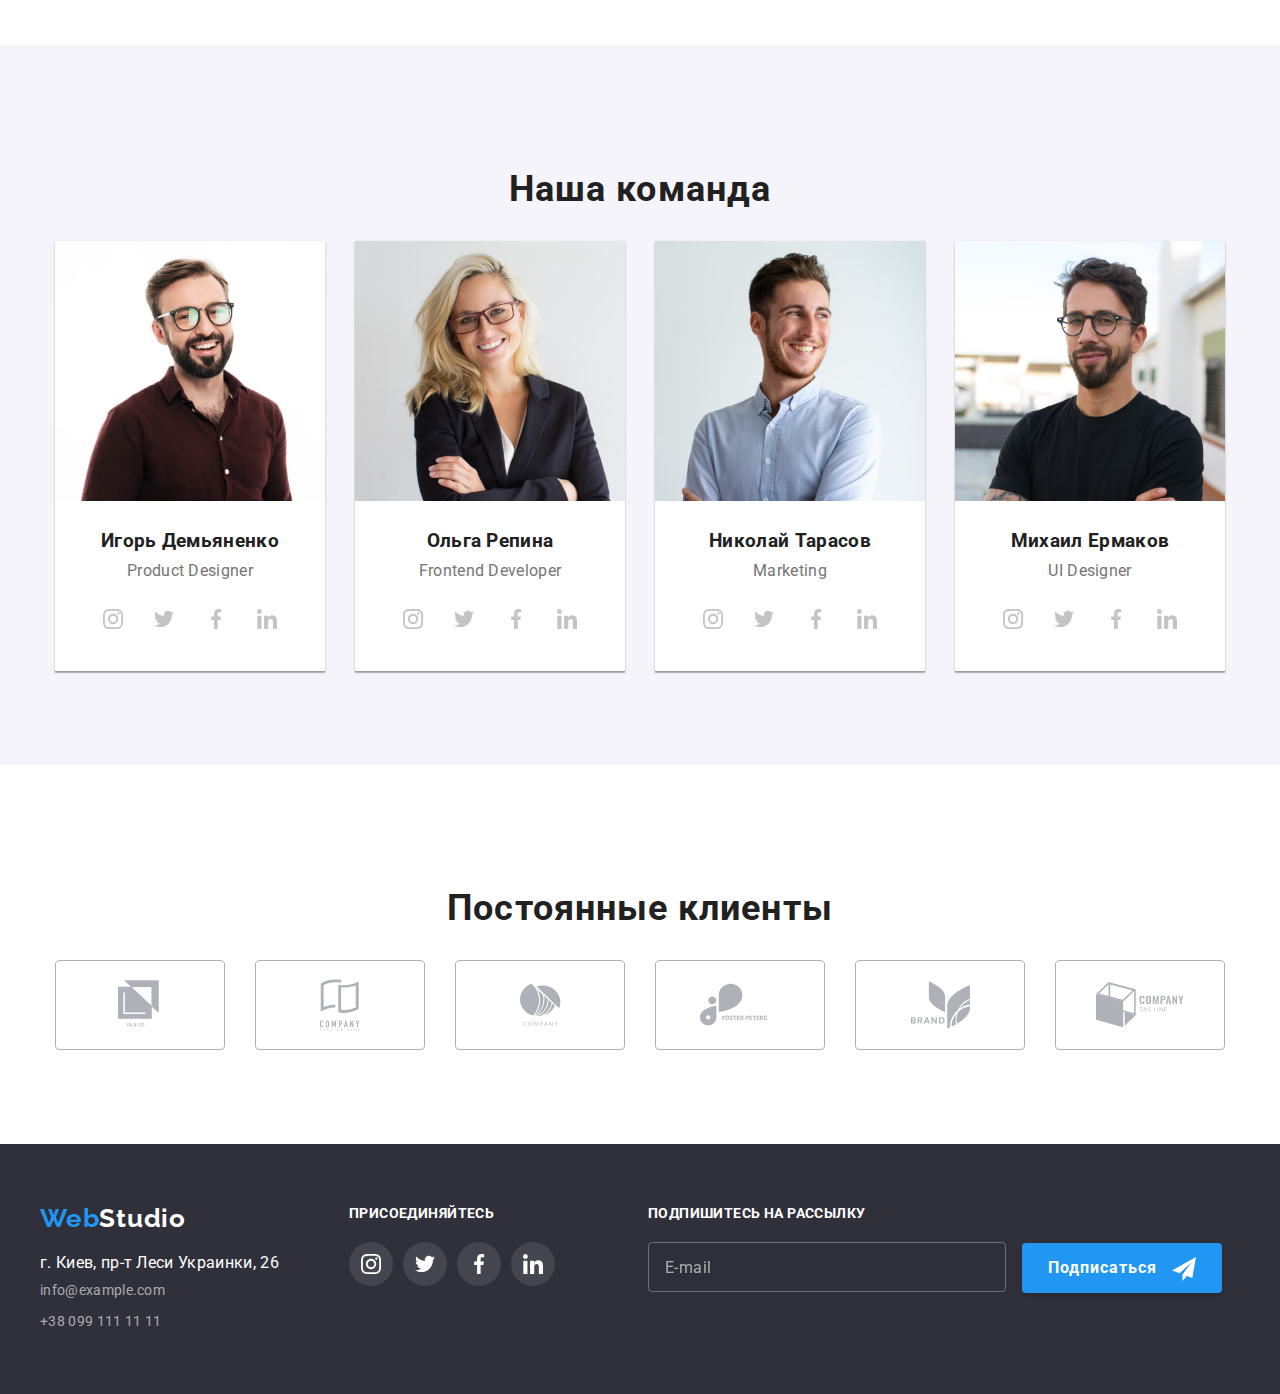
==== commit 8cbaa07c: "Доделывает по критериям ДЗ 6" ====
--- a/index.html
+++ b/index.html
@@ -61,34 +61,56 @@
                 <div class="modal">
                     <b class="modal-title">Оставьте свои данные, мы Вам перезвоним</b>
                     <form class="modal-form">
-                        <div class="modal-form-field">
-                            <label for="name">Имя</label>
-                            <input type="text" name="name" id="name" autocomplete="off" required>
-                        </div>
+                        
+                            <div class="modal-form-field">
+                                <label for="name" class="modal-label">Имя</label>
+                                <input type="text" class="modal-input" name="name" id="name" autocomplete="off" required>
+                                <svg class="form-icon">
+                                    <use href="./images/symbol-defs.svg#person-black"></use>
+                                </svg>
+                            </div>
 
-                        <div class="modal-form-field">
-                            <label for="tel">Телефон</label>
-                            <input type="tel" name="tel" id="tel" autocomplete="off" required>
-                        </div>
+                            <div class="modal-form-field">
+                                <label for="tel" class="modal-label">Телефон</label>
+                                <input type="tel" class="modal-input" name="tel" id="tel" autocomplete="off" required>
+                                <svg class="form-icon">
+                                    <use href="./images/symbol-defs.svg#phone-black"></use>
+                                </svg>
+                            </div>
 
-                        <div class="modal-form-field">
-                            <label for="mail">Почта</label>
-                            <input type="email" name="mail" id="mail" autocomplete="off" required>
-                        </div>
+                            <div class="modal-form-field">
+                                <label for="mail" class="modal-label">Почта</label>
+                                <input type="email" class="modal-input" name="mail" id="mail" autocomplete="off" required>
+                                <svg class="form-icon">
+                                    <use href="./images/symbol-defs.svg#mail-black"></use>
+                                </svg>
+                            </div>
 
-                        <div class="modal-form-field">
-                            <label for="comment">Оставте комментарий</label>
-                            <textarea class="comment" name="comment" id="comment"  rows="10" placeholder="Введите текст"></textarea>
-                        </div>
+                            <div class="modal-form-field">
+                                <label for="comment" class="modal-label">Оставте комментарий</label>
+                                <textarea class="comment" name="comment" id="comment"  rows="10" placeholder="Введите текст"></textarea>
+                            </div>
+                        
+                            <div class="modal-accept-field">
+                                <input type="checkbox" class="checkbox" name="accept" id="checkbox" required>
+                                <label for="checkbox" class="checkbox-label">
+                                Соглашаюсь с рассылкой и принимаю <a href="">Условия договора</a>
+                                <!-- <span class="modal-icon"></span> -->
+                                <!-- <span class="accept-text">Соглашаюсь с рассылкой и принимаю <a href="">Условия договора</a></span> -->
+                               </label>
+                            </div>
+                        
+                        
+                        
+                            <!-- <div class="modal-accept-field">
+                            <label for="checkbox" class="modal-label">
+                            <input type="checkbox" class="checkbox" name="accept" id="checkbox" required>
+                            <span class="modal-icon"></span>
+                               <span class="accept-text">Соглашаюсь с рассылкой и принимаю <a href="">Условия договора</a></span>
+                           </label>
+                        </div> -->
 
-                        <div class="modal-form-field">
-                           <input type="checkbox" name="accept" id="checkbox" required>
-                           <label for="checkbox">
-                               Соглашаюсь с рассылкой и принимаю <a href="">Условия договора</a>
-                           </label>
-                        </div>
-
-                        <button type="submit">Отправить</button>
+                        <button class="modal-submit" type="submit">Отправить</button>
 
                     </form>
                     <button class="modal-button" outline:none data-modal-close>
@@ -405,7 +427,7 @@
                 </address>
             </div>
             <div class="footer-join">
-               <b>ПРИСОЕДИНЯЙТЕСЬ</b>
+               <b class="footer-title">ПРИСОЕДИНЯЙТЕСЬ</b>
                <ul class="footer-list">
                    <li>
                        <a href="" class="footer-link">
@@ -437,6 +459,17 @@
                    </li>
                </ul> 
             </div>
+            <div class="footer-form-field">
+                <b class="footer-title">подпишитесь на рассылку</b>
+                <form action="">
+                    <input type="email" class="footer-input" placeholder="E-mail">
+                    <button type="submit" class="footer-button">Подписаться
+                        <svg class="button-icon">
+                            <use href="./images/symbol-defs.svg#icon-telegram" ></use>
+                        </svg>
+                    </button>
+                </form>
+            </div>
         </div> 
     </footer>
     
--- a/css/common.css
+++ b/css/common.css
@@ -199,8 +199,8 @@
     margin-left: auto;
     margin-right: auto;
     width: 1200px;
-    padding-right: 15px;
-    padding-left: 15px;
+    /* padding-right: 15px;
+    padding-left: 15px; */
 }
 
 .footer-item {
@@ -215,7 +215,9 @@
 .footer-join { 
     color: var(--primary-bg-color);
     width: 206px;
-}
+    margin-right: 93px;
+}
+
 .footer-link {
     display: flex;
     justify-content: center;
@@ -286,4 +288,69 @@
     letter-spacing: 0.03em;
     font-weight: 700;
     font-size: 26px;
+}
+
+
+
+.footer-form-field {
+    color: var(--primary-bg-color);
+    
+}
+
+.footer-title {
+    font-weight: bold;
+    font-size: 14px;
+    line-height: 16px;
+    letter-spacing: 0.03em;
+    text-transform: uppercase;
+}
+
+.footer-input {
+    width: 358px;
+    height: 50px;
+    border: 1px solid rgba(255, 255, 255, 0.3);
+    box-sizing: border-box;
+    filter: drop-shadow(0px 4px 4px rgba(0, 0, 0, 0.15));
+    border-radius: 4px;
+    background-color: transparent;
+    margin-top: 20px;
+    margin-right: 12px;
+    padding-left: 16px;
+}
+.footer-input::placeholder {
+    font-size: 16px;
+    line-height: 20px;
+    /* identical to box height, or 125% */
+
+    display: flex;
+    align-items: center;
+    letter-spacing: 0.03em;
+
+    color: rgba(255, 255, 255, 0.6);
+
+}
+
+.footer-button {
+    width: 200px;
+    height: 50px;
+    font-weight: bold;
+    font-size: 16px;
+    line-height: 30px;
+    /* identical to box height, or 187% */
+    letter-spacing: 0.06em;
+    padding: 0;
+    background-color: var(--accent-color);
+    color: var(--primary-bg-color);
+    border: none;
+    box-shadow: 0px 4px 4px rgba(0, 0, 0, 0.15);
+    border-radius: 4px;
+
+}
+
+.button-icon {
+    display: inline-block;
+    margin-left: 10px;
+    width: 24px;
+    height: 24px;
+    vertical-align: middle;
 }--- a/css/style.css
+++ b/css/style.css
@@ -119,10 +119,23 @@
     top: 50%;
     left: 50%;
     transform: translate(-50%, -50%);
-}
+    transition: fill var(--transition);
+}
+
+.modal-button:hover, .modal-button:focus .cross-button {
+    fill: var(--accent-color);
+}
+
 .backdrop.is-hidden {
     opacity: 0;
     pointer-events: none;
+}
+
+.modal-form {
+    width: 448px;
+    height: 342px;
+    margin-left: auto;
+    margin-right: auto;
 }
 
 .modal-title {
@@ -137,16 +150,174 @@
     
 }
 
-.modal-form textarea {
+.modal-form .comment {
     resize: none;
+    width: 448px;
+    height: 120px;
+    border: 1px solid rgba(33, 33, 33, 0.2);
+    border-radius: 4px;
+    padding: 12px 16px;
+}
+
+.comment::placeholder {
+    font-size: 14px;
+    line-height: 16px;
+    letter-spacing: 0.01em;
+
+    color: rgba(117, 117, 117, 0.5);
+}
+
+.modal-form .comment:focus {
+    outline-color: var(--accent-color);
 }
 
 .modal-form-field {
-    display: flex;
-    align-items: center;
+    position: relative;
+    display: flex;
+    align-items: flex-start;
     justify-content: center;
+    flex-direction: column;
     margin-bottom: 10px;
 }
+
+
+
+.modal-label {
+    /* position: absolute; */
+    left: 0;
+    top: -18px;
+    display: block;
+    font-size: 12px;
+    line-height: 14px;
+    letter-spacing: 0.01em;
+    margin-bottom: 4px;
+    user-select: none;
+
+color: var(--text-color);
+}
+
+.modal-input {
+    position: relative;
+    display: block;
+    width: 448px;
+    height: 40px;
+    padding-left: 42px;
+    border: 1px solid rgba(33, 33, 33, 0.2);
+    border-radius: 4px;
+    /* transition: outline-color var(--transition); */
+}
+
+.form-icon {
+    position: absolute;
+    width: 18px;
+    height: 18px;
+    left: 12px;
+    top: 50%;
+    transition: fill var(--transition);
+
+}
+
+.modal-input:focus {
+    outline-color: var(--accent-color);
+}
+
+.modal-input:focus ~ .form-icon {
+    fill: var(--accent-color);
+}
+
+.modal-submit {
+    display: block;
+    margin-left: auto;
+    margin-right: auto;
+    margin-top: 30px;
+    width: 200px;
+    height: 50px;
+    border: none;
+    box-shadow: 0px 4px 4px rgba(0, 0, 0, 0.15);
+    border-radius: 4px;
+    background-color: var(--accent-color);
+    color: var(--primary-bg-color);
+
+}
+
+.checkbox {
+    -webkit-appearance: none;
+    -moz-appearance: none;
+    appearance: none;
+    
+}
+
+.checkbox-label::after {
+    content: " ";
+    position: absolute;
+    top: 50%;
+    left: 11px;
+    transform: translateY(-50%);
+    display: block;
+    width: 16px;
+    height: 15px;
+    border: 2px solid var( --link-color);
+    border-radius: 2px;   
+}
+
+.checkbox:checked + .checkbox-label::after {
+    background-color: var(--accent-color);
+    background-image: url('../images/custom_check.svg');
+    background-size: contain;
+    background-origin: border-box ;
+    border-color: transparent;
+}
+
+.checkbox-label {
+    width: 423px;
+    height: 24px;
+    font-size: 14px;
+    line-height: 24px;
+    letter-spacing: 0.03em;
+    color: var(--text-color);
+    user-select: none;
+}
+
+}
+/* .modal-icon {
+    display: inline-block;
+    width: 16px;
+    height: 15px;
+    vertical-align: text-bottom;
+    border: 2px solid var(--link-color);
+    border-radius: 2px;
+}
+
+.checkbox:checked + .modal-icon {
+    background-color: var(--accent-color);
+    background-image: url('../images/custom_check.svg');
+    background-size: contain;
+    background-origin: border-box ;
+    border-color: transparent; */
+    /* transition: background-color var(--transition),
+    border-color var(--transition); */
+}
+
+.modal-label .accept-text {
+    font-size: 14px;
+    line-height: 24px;
+    letter-spacing: 0.03em;
+    margin-left: 7px;
+}
+
+.modal-accept-field {
+    position: relative;
+    display: flex;
+    justify-content: flex-end;
+    margin-bottom: 10px;
+    
+}
+
+.modal-accept-field a {
+    text-decoration: underline;
+    color: var(--accent-color);
+}
+
 
 /* .modal {
     position: absolute;
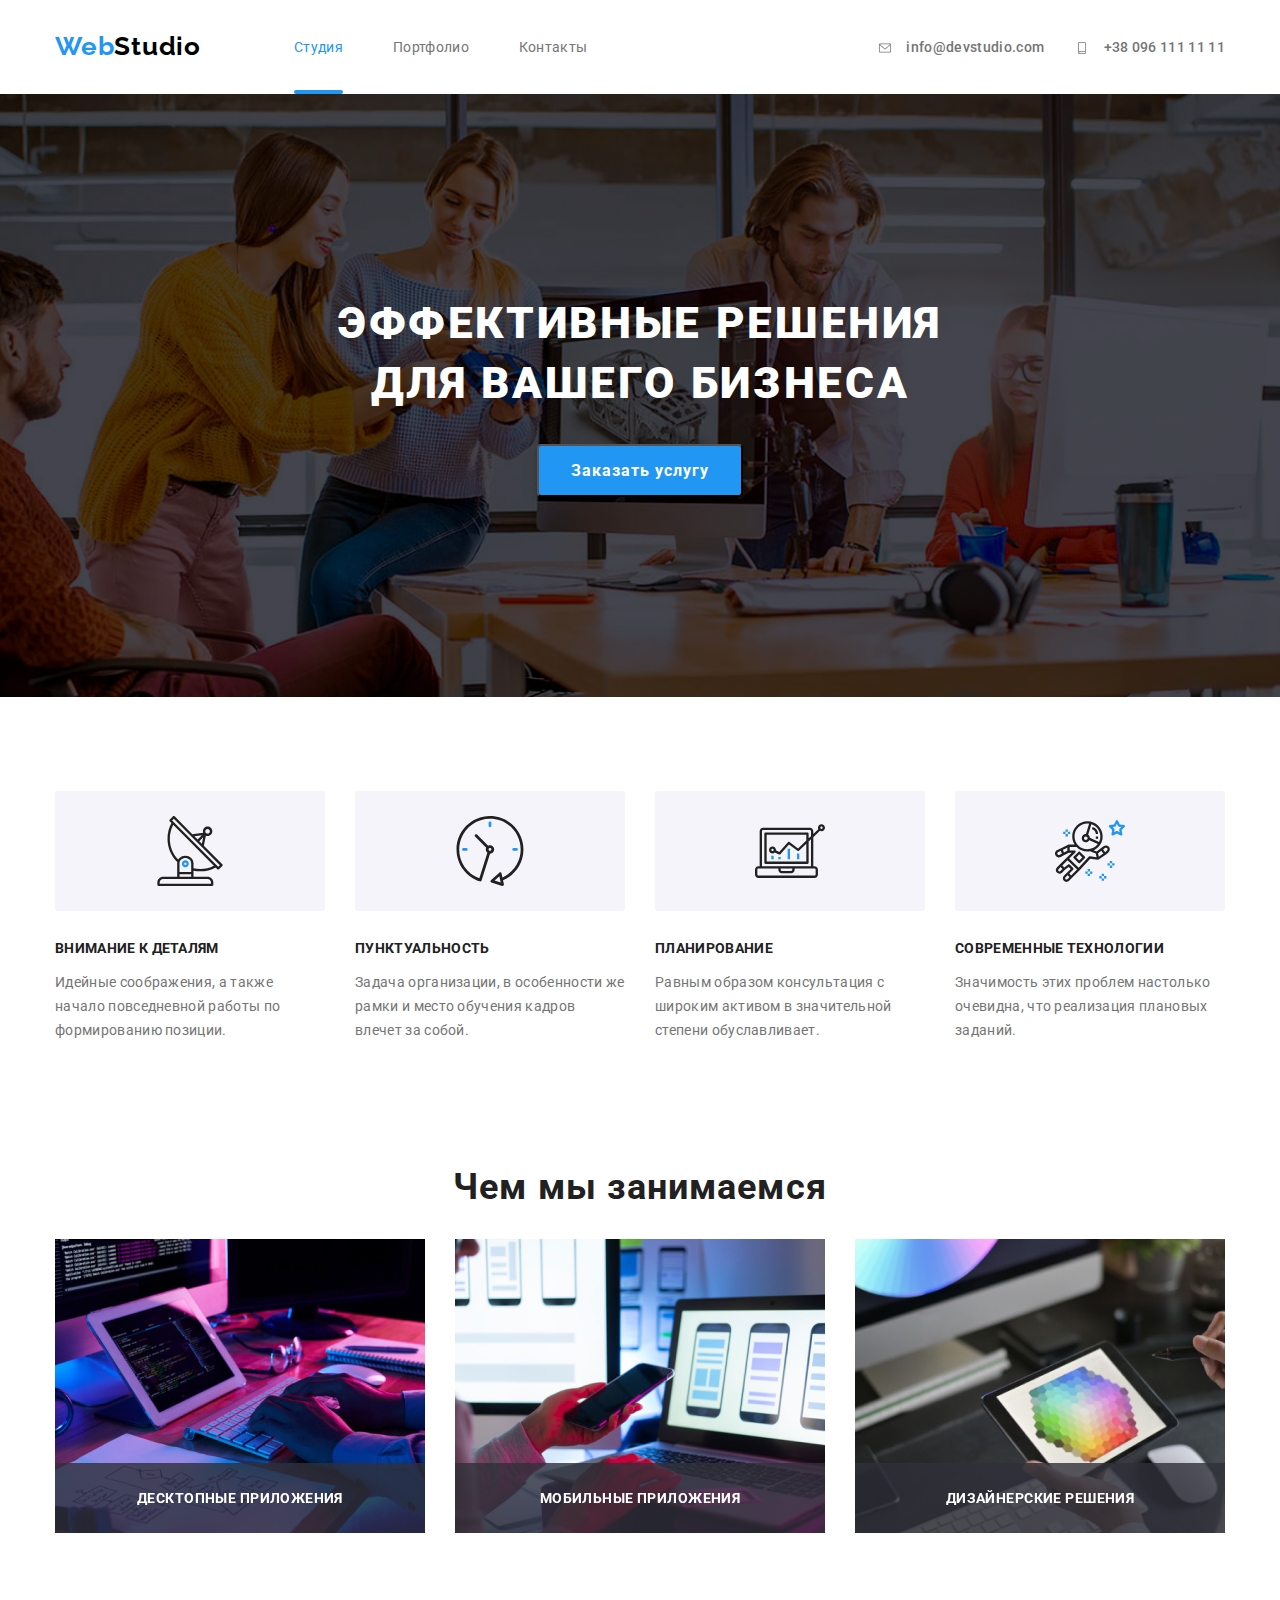
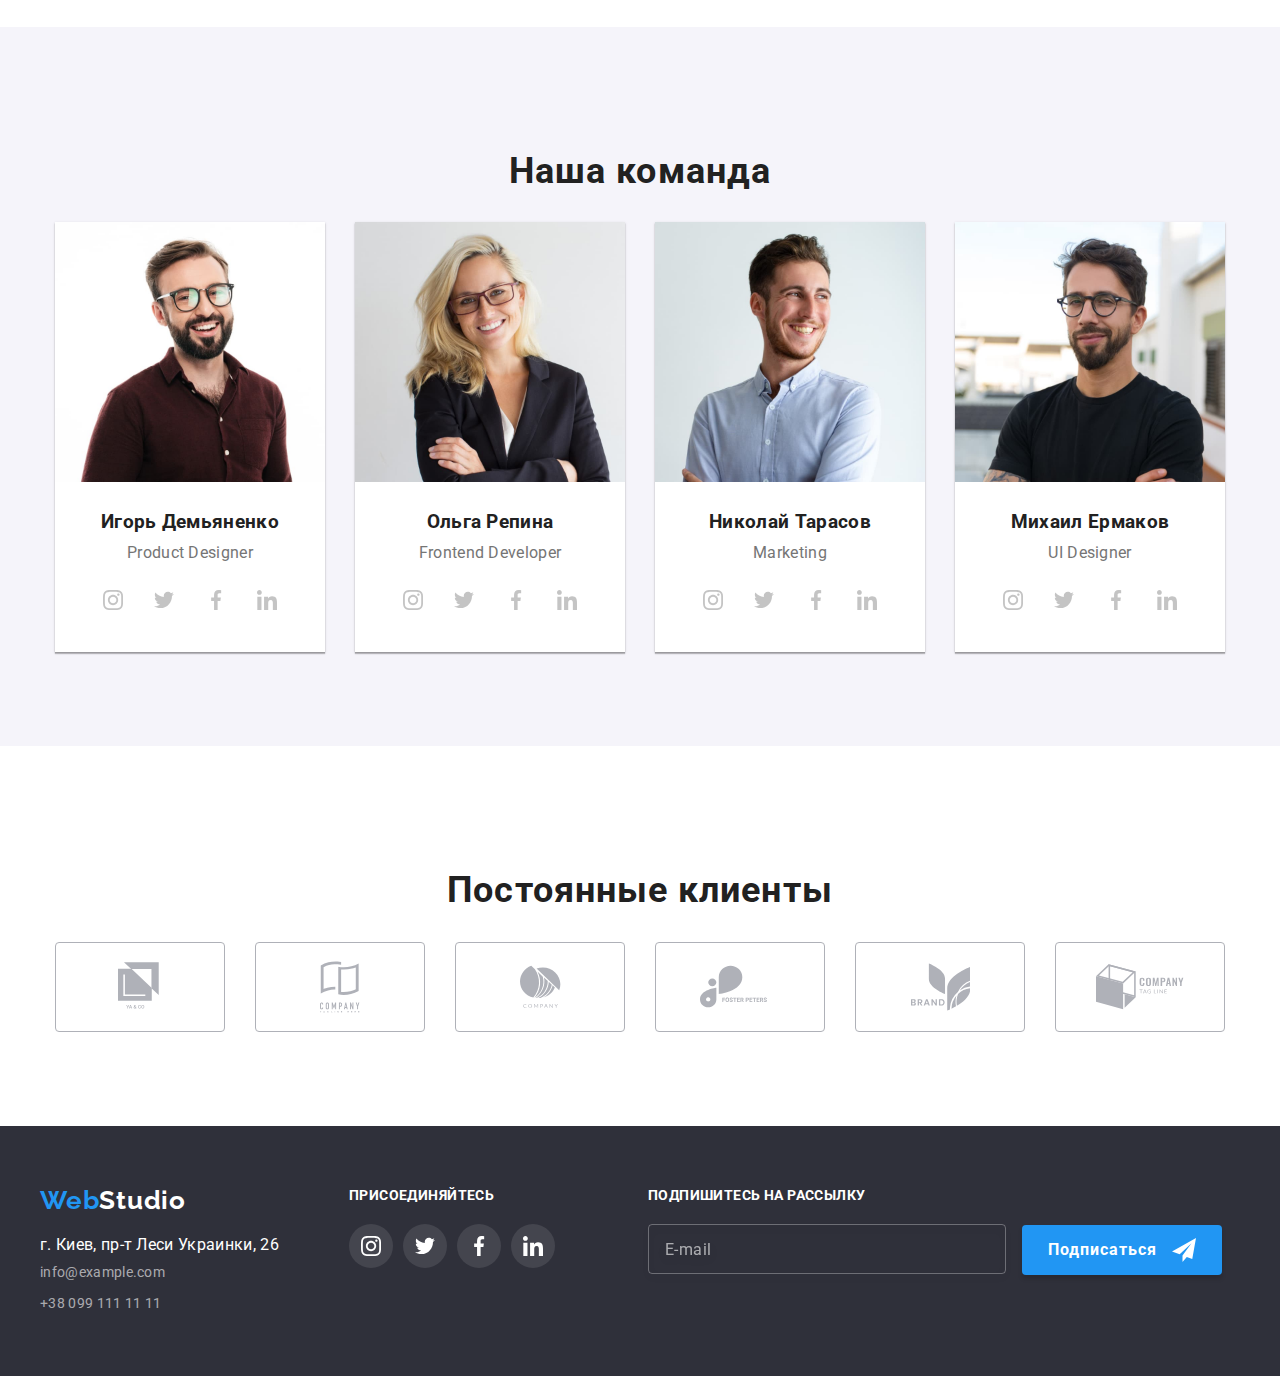
==== commit a326eb02: "Прогоняет через валидатор и меняет цвет текста в форме футера" ====
--- a/index.html
+++ b/index.html
@@ -54,7 +54,7 @@
             <div class="hero-container">
                 <h1 class="hero-title">Эффективные решения <br> для вашего бизнеса</h1>
                 <div class="btn">
-                    <button type="button" class="hero-button" href="" data-modal-open>Заказать услугу</button>
+                    <button type="button" class="hero-button" data-modal-open>Заказать услугу</button>
                 </div>
             </div>
             <div class="backdrop is-hidden" data-modal>
@@ -113,23 +113,13 @@
                         <button class="modal-submit" type="submit">Отправить</button>
 
                     </form>
-                    <button class="modal-button" outline:none data-modal-close>
+                    <button class="modal-button" data-modal-close>
                         <svg class="cross-button">
                             <use href="./images/symbol-defs.svg#close-black"></use>
                         </svg>
                     </button>
                 </div>
             </div>
-            <!-- <div class="backdrop is-hidden" data-modal>
-                <div class="modal">
-                    <button type="button" data-modal-close>
-                        <!-- <img src="./images/close-black1.png" alt="кнопка закрытия окна" > -->
-                        <!-- <svg class="close-btn">
-                            <use href="./images/symbol-defs.svg#close-black"></use>
-                        </svg> 
-                    </button>
-                </div >   
-            </div> --> -->
         </section>
         <!-- Преимущества -->
         <section class="advantage-section">
@@ -461,7 +451,7 @@
             </div>
             <div class="footer-form-field">
                 <b class="footer-title">подпишитесь на рассылку</b>
-                <form action="">
+                <form>
                     <input type="email" class="footer-input" placeholder="E-mail">
                     <button type="submit" class="footer-button">Подписаться
                         <svg class="button-icon">
--- a/css/common.css
+++ b/css/common.css
@@ -313,6 +313,7 @@
     filter: drop-shadow(0px 4px 4px rgba(0, 0, 0, 0.15));
     border-radius: 4px;
     background-color: transparent;
+    color: var(--primary-bg-color);
     margin-top: 20px;
     margin-right: 12px;
     padding-left: 16px;
